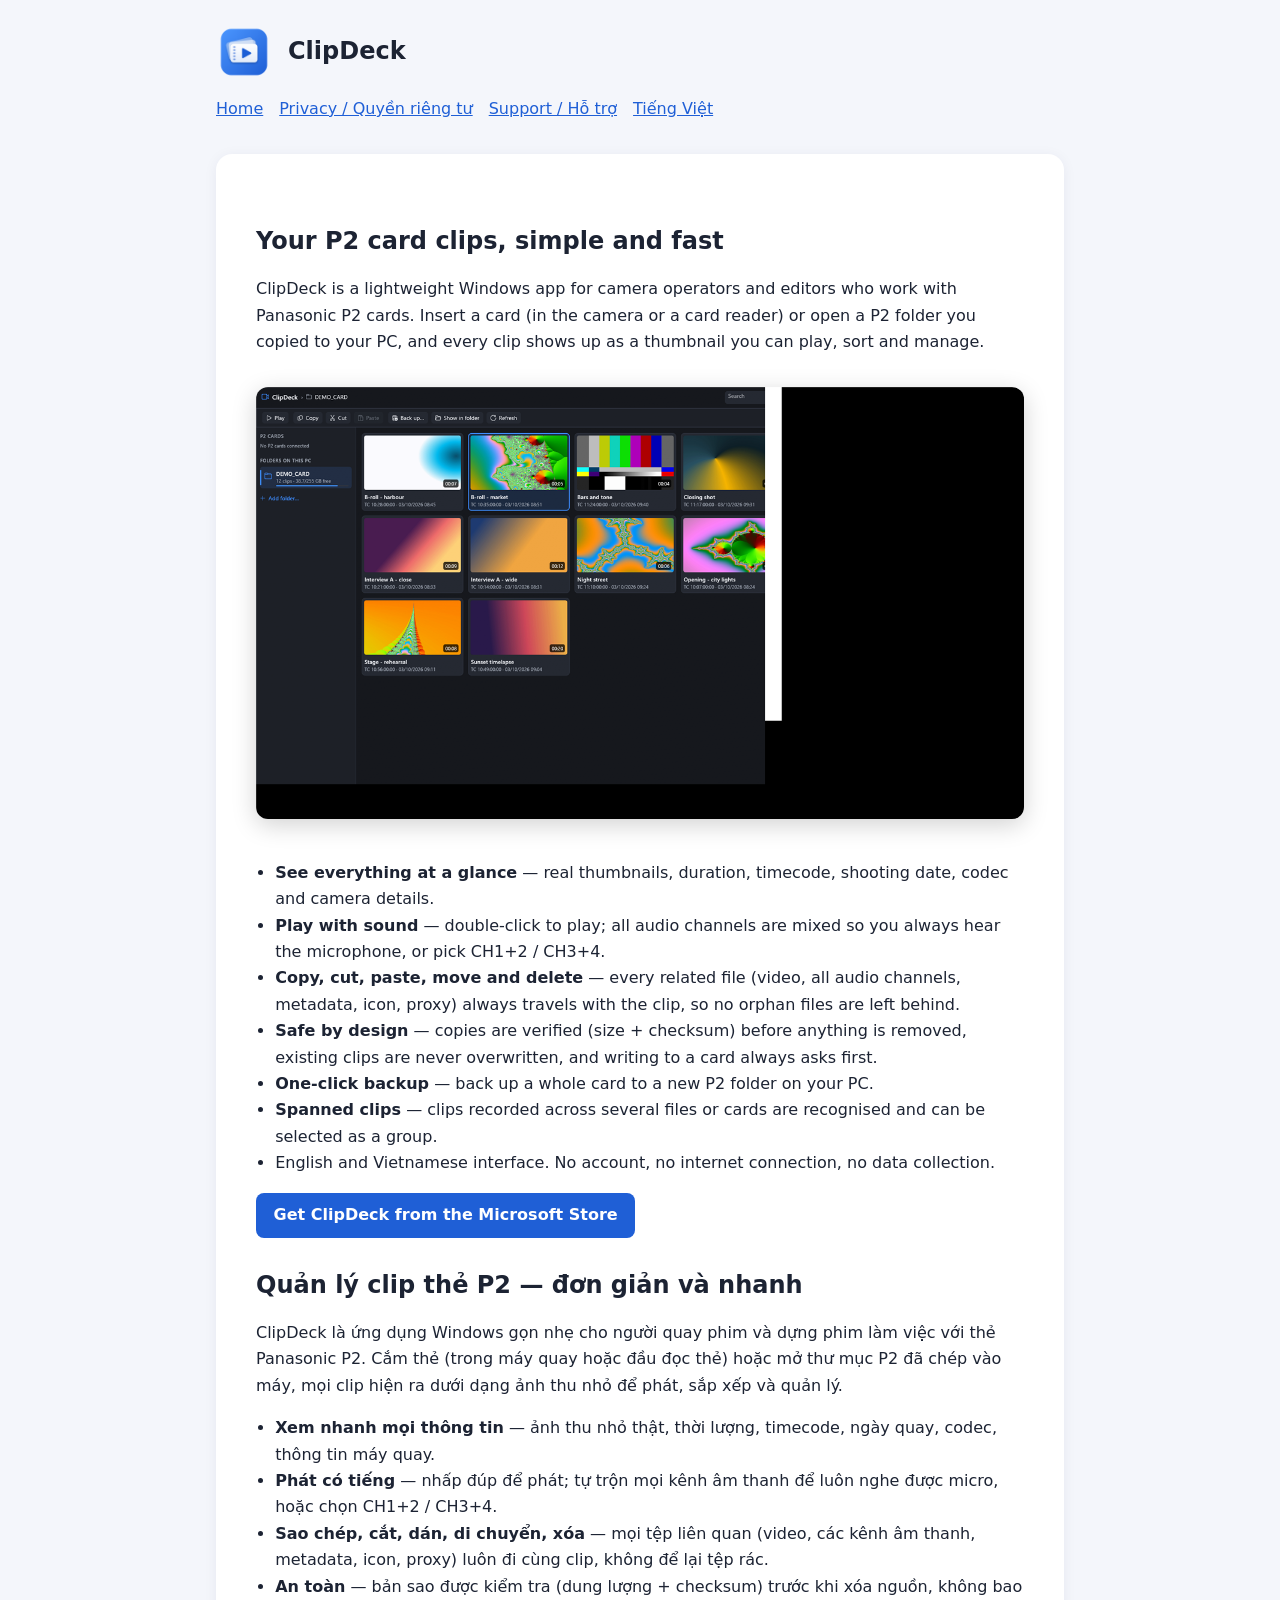
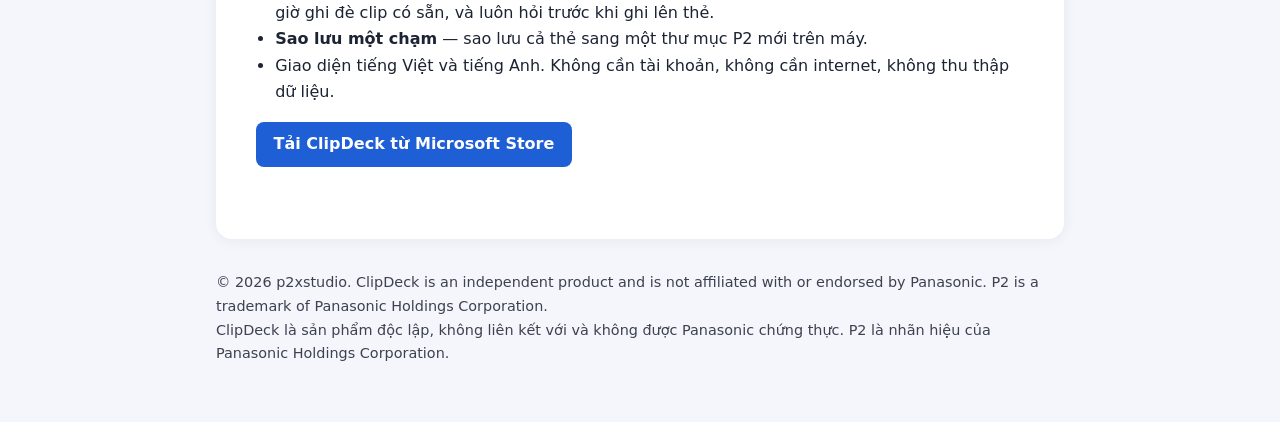
==== index.html @ 2b5a5fc7 "ClipDeck site: home, privacy, support (EN/VI)" ====
<!doctype html>
<html lang="en">
<head>
<meta charset="utf-8"><meta name="viewport" content="width=device-width,initial-scale=1">
<title>ClipDeck — Card Clip Manager</title>
<meta name="description" content="ClipDeck is a fast, simple Windows app to browse, play, copy, move, back up and delete clips on Panasonic P2 cards and copied P2 folders.">
<link rel="icon" href="assets/icon.png"><link rel="stylesheet" href="assets/style.css">
</head>
<body>
<header><img src="assets/icon.png" alt=""><strong>ClipDeck</strong></header>
<nav><a href="index.html">Home</a><a href="privacy.html">Privacy / Quyền riêng tư</a><a href="support.html">Support / Hỗ trợ</a><a href="#vi">Tiếng Việt</a></nav>
<main>
<section lang="en">
<h1>Your P2 card clips, simple and fast</h1>
<p>ClipDeck is a lightweight Windows app for camera operators and editors who work with Panasonic P2 cards. Insert a card (in the camera or a card reader) or open a P2 folder you copied to your PC, and every clip shows up as a thumbnail you can play, sort and manage.</p>
<img class="shot" src="assets/screenshot.png" alt="ClipDeck main window with a grid of clips">
<ul>
<li><strong>See everything at a glance</strong> — real thumbnails, duration, timecode, shooting date, codec and camera details.</li>
<li><strong>Play with sound</strong> — double-click to play; all audio channels are mixed so you always hear the microphone, or pick CH1+2 / CH3+4.</li>
<li><strong>Copy, cut, paste, move and delete</strong> — every related file (video, all audio channels, metadata, icon, proxy) always travels with the clip, so no orphan files are left behind.</li>
<li><strong>Safe by design</strong> — copies are verified (size + checksum) before anything is removed, existing clips are never overwritten, and writing to a card always asks first.</li>
<li><strong>One-click backup</strong> — back up a whole card to a new P2 folder on your PC.</li>
<li><strong>Spanned clips</strong> — clips recorded across several files or cards are recognised and can be selected as a group.</li>
<li>English and Vietnamese interface. No account, no internet connection, no data collection.</li>
</ul>
<p><a class="store" href="https://apps.microsoft.com/detail/9N28PS8S64GC">Get ClipDeck from the Microsoft Store</a></p>
</section>
<section id="vi" lang="vi">
<h2>Quản lý clip thẻ P2 — đơn giản và nhanh</h2>
<p>ClipDeck là ứng dụng Windows gọn nhẹ cho người quay phim và dựng phim làm việc với thẻ Panasonic P2. Cắm thẻ (trong máy quay hoặc đầu đọc thẻ) hoặc mở thư mục P2 đã chép vào máy, mọi clip hiện ra dưới dạng ảnh thu nhỏ để phát, sắp xếp và quản lý.</p>
<ul>
<li><strong>Xem nhanh mọi thông tin</strong> — ảnh thu nhỏ thật, thời lượng, timecode, ngày quay, codec, thông tin máy quay.</li>
<li><strong>Phát có tiếng</strong> — nhấp đúp để phát; tự trộn mọi kênh âm thanh để luôn nghe được micro, hoặc chọn CH1+2 / CH3+4.</li>
<li><strong>Sao chép, cắt, dán, di chuyển, xóa</strong> — mọi tệp liên quan (video, các kênh âm thanh, metadata, icon, proxy) luôn đi cùng clip, không để lại tệp rác.</li>
<li><strong>An toàn</strong> — bản sao được kiểm tra (dung lượng + checksum) trước khi xóa nguồn, không bao giờ ghi đè clip có sẵn, và luôn hỏi trước khi ghi lên thẻ.</li>
<li><strong>Sao lưu một chạm</strong> — sao lưu cả thẻ sang một thư mục P2 mới trên máy.</li>
<li>Giao diện tiếng Việt và tiếng Anh. Không cần tài khoản, không cần internet, không thu thập dữ liệu.</li>
</ul>
<p><a class="store" href="https://apps.microsoft.com/detail/9N28PS8S64GC">Tải ClipDeck từ Microsoft Store</a></p>
</section>
</main>
<footer>© 2026 p2xstudio. ClipDeck is an independent product and is not affiliated with or endorsed by Panasonic. P2 is a trademark of Panasonic Holdings Corporation.<br>
<span lang="vi">ClipDeck là sản phẩm độc lập, không liên kết với và không được Panasonic chứng thực. P2 là nhãn hiệu của Panasonic Holdings Corporation.</span></footer>
</body>
</html>
---- assets/style.css ----
:root{font-family:"Segoe UI",system-ui,sans-serif;color-scheme:light dark;background:#f4f6fb;color:#1c2333}
*{box-sizing:border-box}
body{max-width:56rem;margin:auto;padding:1.5rem;line-height:1.65}
header,nav{display:flex;align-items:center;gap:1rem;flex-wrap:wrap}
header img{width:56px;height:56px}
header strong{font-size:1.5rem}
nav{margin:1rem 0 2rem}
a{color:#1f5fd6}
main{background:#fff;border-radius:1rem;padding:clamp(1rem,4vw,2.5rem);box-shadow:0 2px 14px rgba(20,40,90,.06)}
h1,h2,h3{line-height:1.25}
section{margin:2rem 0}
.shot{width:100%;border-radius:.75rem;margin:1rem 0;box-shadow:0 6px 24px rgba(0,0,0,.18)}
ul{padding-left:1.2rem}
.store{display:inline-block;background:#1f5fd6;color:#fff;padding:.6rem 1.1rem;border-radius:.5rem;text-decoration:none;font-weight:600}
footer{margin:2rem 0;font-size:.9rem;opacity:.85}
@media(prefers-color-scheme:dark){:root{background:#0f141e;color:#e8ebf2}main{background:#1a2130;box-shadow:none}a{color:#8fb6ff}.store{color:#fff}}
@media(max-width:480px){body{padding:.8rem}nav{gap:.7rem}}
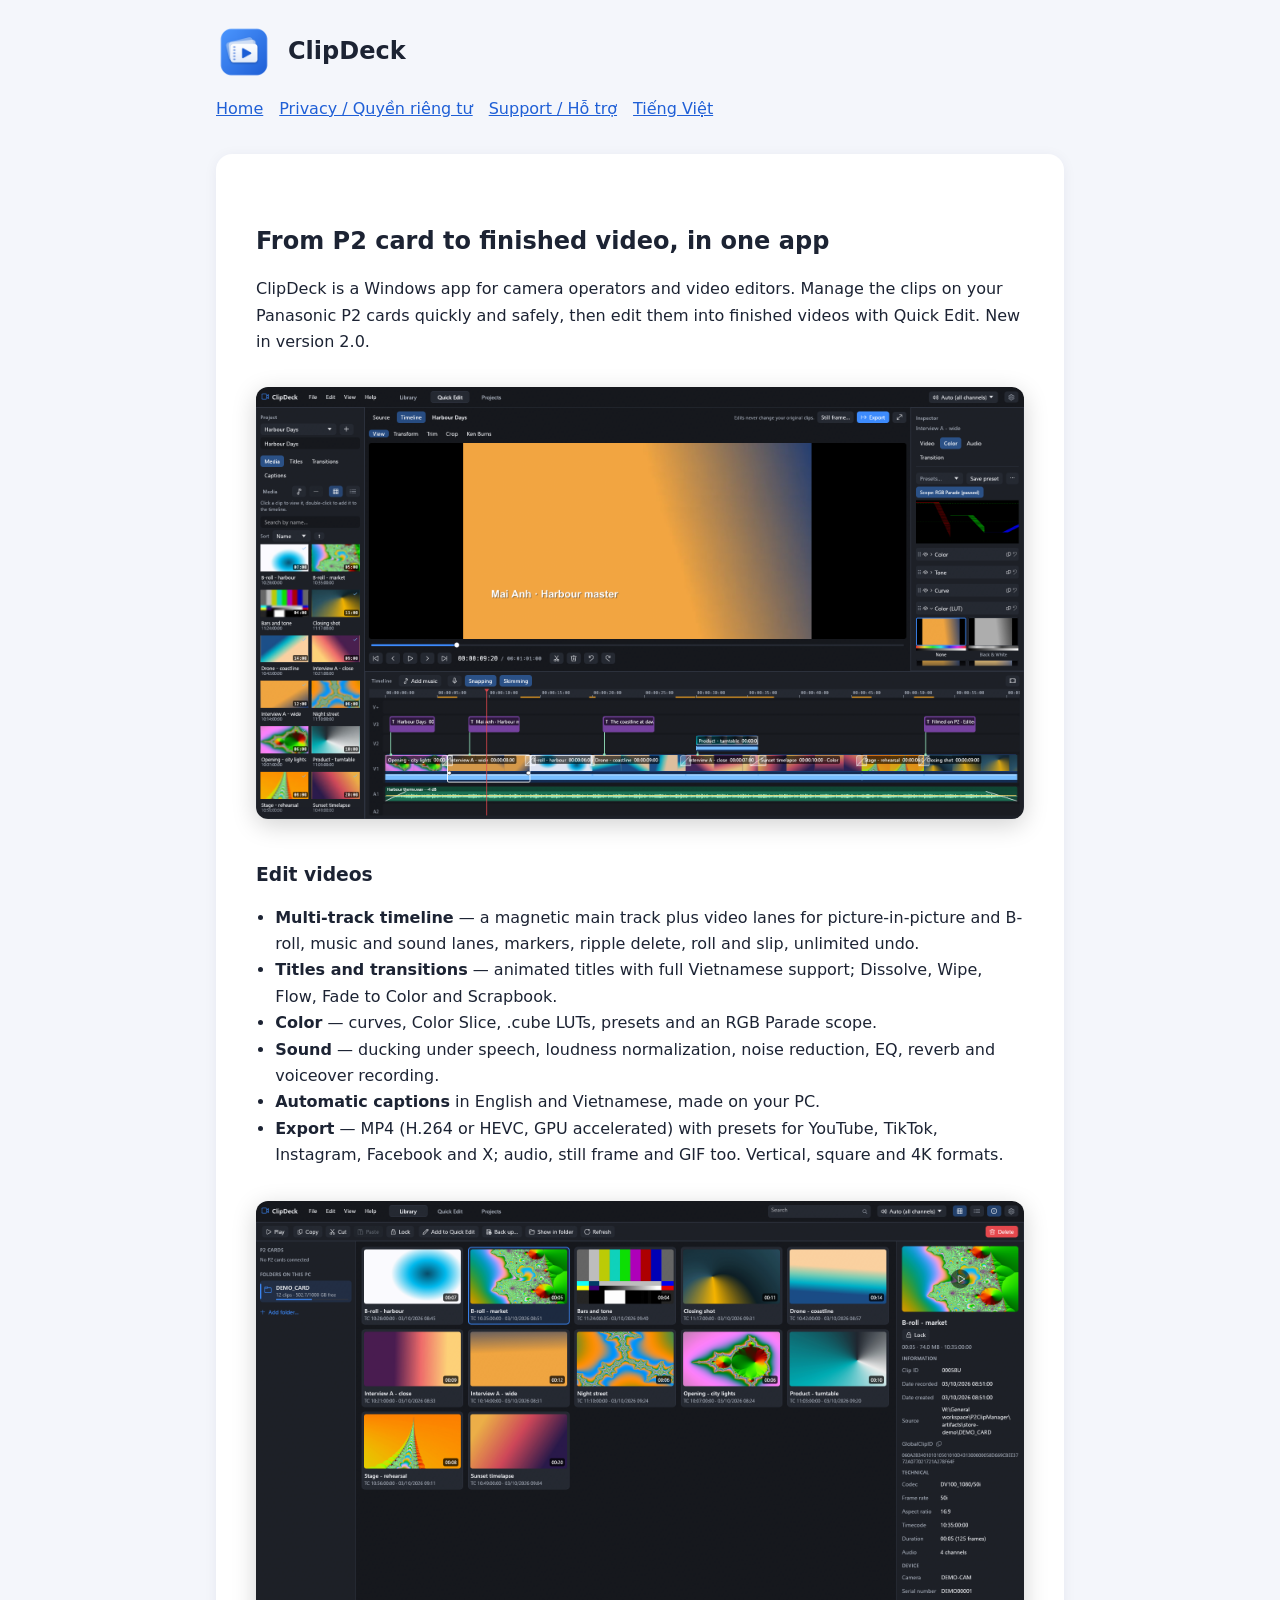
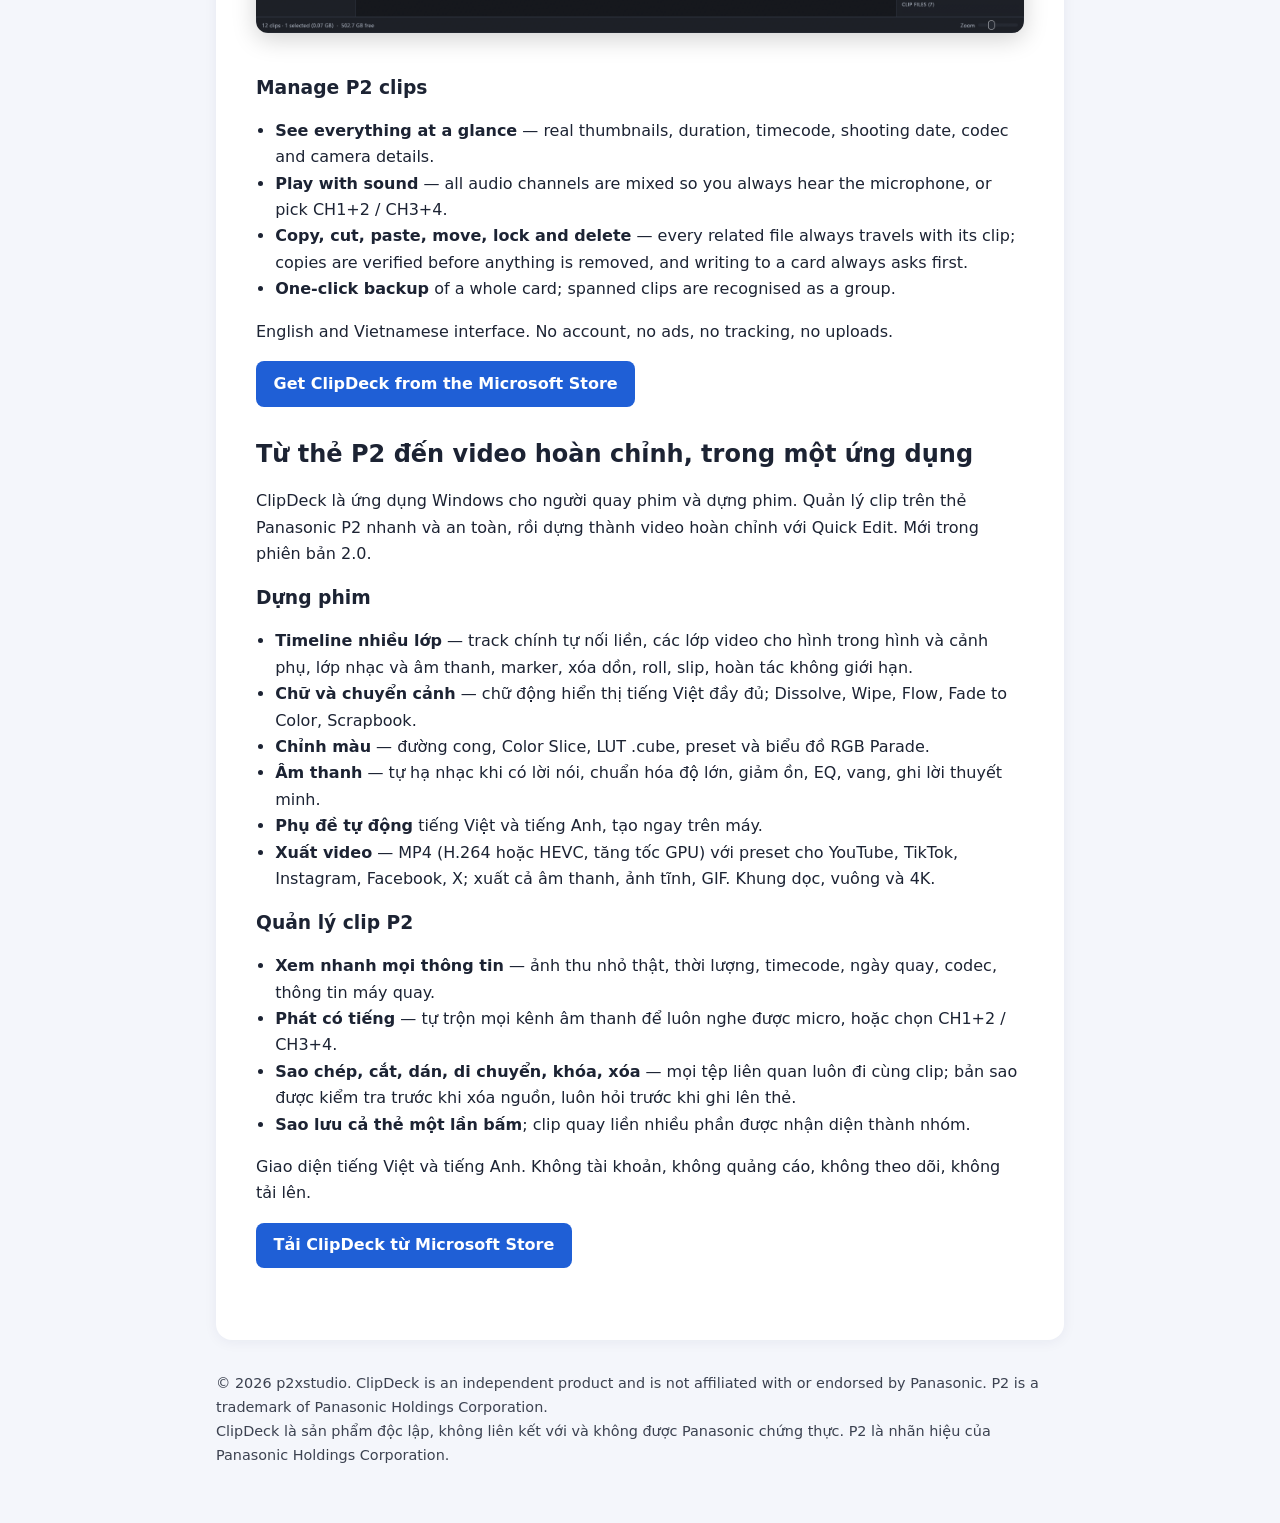
==== commit f5c54561: "ClipDeck 2.0: editor on the home page, privacy (optional downloads, microphone, data folder), editor" ====
--- a/index.html
+++ b/index.html
@@ -2,8 +2,8 @@
 <html lang="en">
 <head>
 <meta charset="utf-8"><meta name="viewport" content="width=device-width,initial-scale=1">
-<title>ClipDeck — Card Clip Manager</title>
-<meta name="description" content="ClipDeck is a fast, simple Windows app to browse, play, copy, move, back up and delete clips on Panasonic P2 cards and copied P2 folders.">
+<title>ClipDeck — P2 clip manager and video editor</title>
+<meta name="description" content="ClipDeck is a Windows app to manage clips on Panasonic P2 cards and edit them into finished videos: multi-track timeline, titles, transitions, color, sound, automatic captions and export for YouTube, TikTok and more.">
 <link rel="icon" href="assets/icon.png"><link rel="stylesheet" href="assets/style.css">
 </head>
 <body>
@@ -11,31 +11,49 @@
 <nav><a href="index.html">Home</a><a href="privacy.html">Privacy / Quyền riêng tư</a><a href="support.html">Support / Hỗ trợ</a><a href="#vi">Tiếng Việt</a></nav>
 <main>
 <section lang="en">
-<h1>Your P2 card clips, simple and fast</h1>
-<p>ClipDeck is a lightweight Windows app for camera operators and editors who work with Panasonic P2 cards. Insert a card (in the camera or a card reader) or open a P2 folder you copied to your PC, and every clip shows up as a thumbnail you can play, sort and manage.</p>
-<img class="shot" src="assets/screenshot.png" alt="ClipDeck main window with a grid of clips">
+<h1>From P2 card to finished video, in one app</h1>
+<p>ClipDeck is a Windows app for camera operators and video editors. Manage the clips on your Panasonic P2 cards quickly and safely, then edit them into finished videos with Quick Edit. New in version 2.0.</p>
+<img class="shot" src="assets/screenshot-editor.png" alt="ClipDeck Quick Edit with a multi-track timeline, titles, transitions and music">
+<h3>Edit videos</h3>
+<ul>
+<li><strong>Multi-track timeline</strong> — a magnetic main track plus video lanes for picture-in-picture and B-roll, music and sound lanes, markers, ripple delete, roll and slip, unlimited undo.</li>
+<li><strong>Titles and transitions</strong> — animated titles with full Vietnamese support; Dissolve, Wipe, Flow, Fade to Color and Scrapbook.</li>
+<li><strong>Color</strong> — curves, Color Slice, .cube LUTs, presets and an RGB Parade scope.</li>
+<li><strong>Sound</strong> — ducking under speech, loudness normalization, noise reduction, EQ, reverb and voiceover recording.</li>
+<li><strong>Automatic captions</strong> in English and Vietnamese, made on your PC.</li>
+<li><strong>Export</strong> — MP4 (H.264 or HEVC, GPU accelerated) with presets for YouTube, TikTok, Instagram, Facebook and X; audio, still frame and GIF too. Vertical, square and 4K formats.</li>
+</ul>
+<img class="shot" src="assets/screenshot.png" alt="ClipDeck Library with a grid of clips from a P2 card">
+<h3>Manage P2 clips</h3>
 <ul>
 <li><strong>See everything at a glance</strong> — real thumbnails, duration, timecode, shooting date, codec and camera details.</li>
-<li><strong>Play with sound</strong> — double-click to play; all audio channels are mixed so you always hear the microphone, or pick CH1+2 / CH3+4.</li>
-<li><strong>Copy, cut, paste, move and delete</strong> — every related file (video, all audio channels, metadata, icon, proxy) always travels with the clip, so no orphan files are left behind.</li>
-<li><strong>Safe by design</strong> — copies are verified (size + checksum) before anything is removed, existing clips are never overwritten, and writing to a card always asks first.</li>
-<li><strong>One-click backup</strong> — back up a whole card to a new P2 folder on your PC.</li>
-<li><strong>Spanned clips</strong> — clips recorded across several files or cards are recognised and can be selected as a group.</li>
-<li>English and Vietnamese interface. No account, no internet connection, no data collection.</li>
+<li><strong>Play with sound</strong> — all audio channels are mixed so you always hear the microphone, or pick CH1+2 / CH3+4.</li>
+<li><strong>Copy, cut, paste, move, lock and delete</strong> — every related file always travels with its clip; copies are verified before anything is removed, and writing to a card always asks first.</li>
+<li><strong>One-click backup</strong> of a whole card; spanned clips are recognised as a group.</li>
 </ul>
+<p>English and Vietnamese interface. No account, no ads, no tracking, no uploads.</p>
 <p><a class="store" href="https://apps.microsoft.com/detail/9N28PS8S64GC">Get ClipDeck from the Microsoft Store</a></p>
 </section>
 <section id="vi" lang="vi">
-<h2>Quản lý clip thẻ P2 — đơn giản và nhanh</h2>
-<p>ClipDeck là ứng dụng Windows gọn nhẹ cho người quay phim và dựng phim làm việc với thẻ Panasonic P2. Cắm thẻ (trong máy quay hoặc đầu đọc thẻ) hoặc mở thư mục P2 đã chép vào máy, mọi clip hiện ra dưới dạng ảnh thu nhỏ để phát, sắp xếp và quản lý.</p>
+<h2>Từ thẻ P2 đến video hoàn chỉnh, trong một ứng dụng</h2>
+<p>ClipDeck là ứng dụng Windows cho người quay phim và dựng phim. Quản lý clip trên thẻ Panasonic P2 nhanh và an toàn, rồi dựng thành video hoàn chỉnh với Quick Edit. Mới trong phiên bản 2.0.</p>
+<h3>Dựng phim</h3>
+<ul>
+<li><strong>Timeline nhiều lớp</strong> — track chính tự nối liền, các lớp video cho hình trong hình và cảnh phụ, lớp nhạc và âm thanh, marker, xóa dồn, roll, slip, hoàn tác không giới hạn.</li>
+<li><strong>Chữ và chuyển cảnh</strong> — chữ động hiển thị tiếng Việt đầy đủ; Dissolve, Wipe, Flow, Fade to Color, Scrapbook.</li>
+<li><strong>Chỉnh màu</strong> — đường cong, Color Slice, LUT .cube, preset và biểu đồ RGB Parade.</li>
+<li><strong>Âm thanh</strong> — tự hạ nhạc khi có lời nói, chuẩn hóa độ lớn, giảm ồn, EQ, vang, ghi lời thuyết minh.</li>
+<li><strong>Phụ đề tự động</strong> tiếng Việt và tiếng Anh, tạo ngay trên máy.</li>
+<li><strong>Xuất video</strong> — MP4 (H.264 hoặc HEVC, tăng tốc GPU) với preset cho YouTube, TikTok, Instagram, Facebook, X; xuất cả âm thanh, ảnh tĩnh, GIF. Khung dọc, vuông và 4K.</li>
+</ul>
+<h3>Quản lý clip P2</h3>
 <ul>
 <li><strong>Xem nhanh mọi thông tin</strong> — ảnh thu nhỏ thật, thời lượng, timecode, ngày quay, codec, thông tin máy quay.</li>
-<li><strong>Phát có tiếng</strong> — nhấp đúp để phát; tự trộn mọi kênh âm thanh để luôn nghe được micro, hoặc chọn CH1+2 / CH3+4.</li>
-<li><strong>Sao chép, cắt, dán, di chuyển, xóa</strong> — mọi tệp liên quan (video, các kênh âm thanh, metadata, icon, proxy) luôn đi cùng clip, không để lại tệp rác.</li>
-<li><strong>An toàn</strong> — bản sao được kiểm tra (dung lượng + checksum) trước khi xóa nguồn, không bao giờ ghi đè clip có sẵn, và luôn hỏi trước khi ghi lên thẻ.</li>
-<li><strong>Sao lưu một chạm</strong> — sao lưu cả thẻ sang một thư mục P2 mới trên máy.</li>
-<li>Giao diện tiếng Việt và tiếng Anh. Không cần tài khoản, không cần internet, không thu thập dữ liệu.</li>
+<li><strong>Phát có tiếng</strong> — tự trộn mọi kênh âm thanh để luôn nghe được micro, hoặc chọn CH1+2 / CH3+4.</li>
+<li><strong>Sao chép, cắt, dán, di chuyển, khóa, xóa</strong> — mọi tệp liên quan luôn đi cùng clip; bản sao được kiểm tra trước khi xóa nguồn, luôn hỏi trước khi ghi lên thẻ.</li>
+<li><strong>Sao lưu cả thẻ một lần bấm</strong>; clip quay liền nhiều phần được nhận diện thành nhóm.</li>
 </ul>
+<p>Giao diện tiếng Việt và tiếng Anh. Không tài khoản, không quảng cáo, không theo dõi, không tải lên.</p>
 <p><a class="store" href="https://apps.microsoft.com/detail/9N28PS8S64GC">Tải ClipDeck từ Microsoft Store</a></p>
 </section>
 </main>
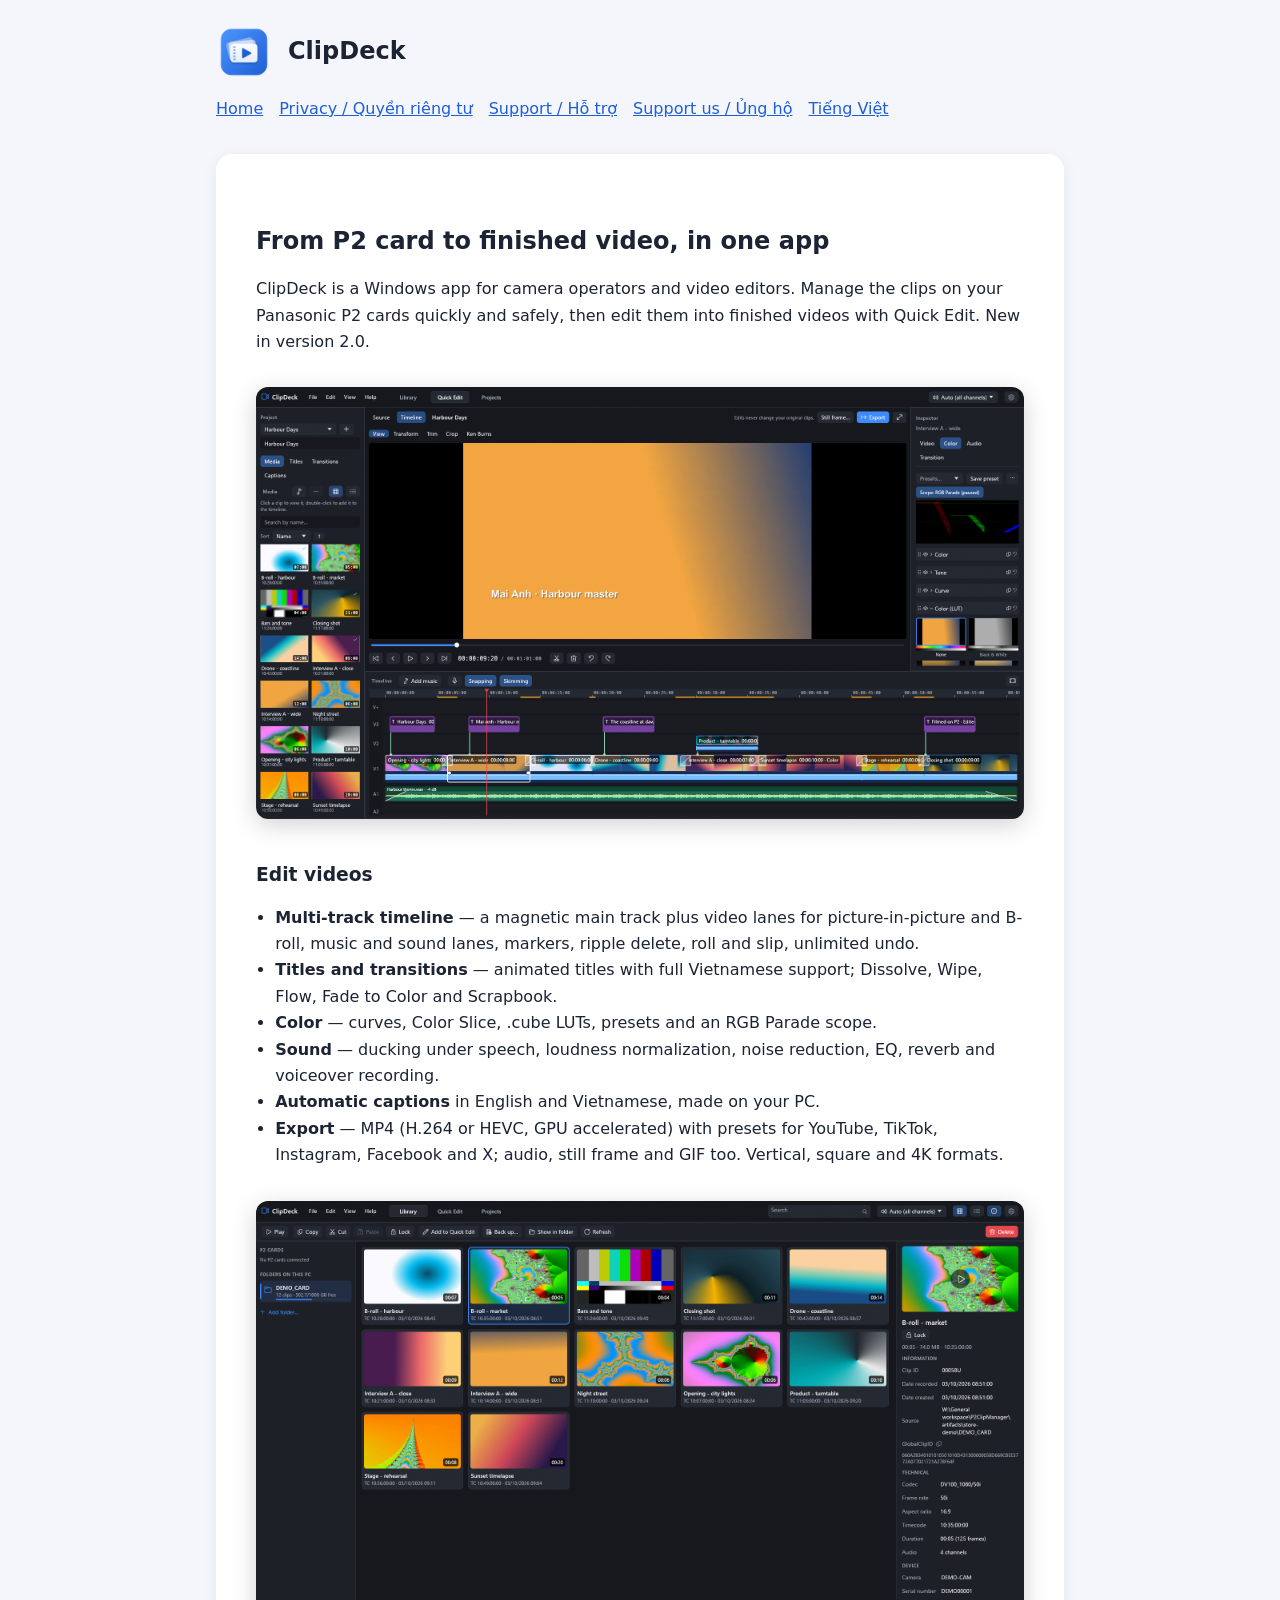
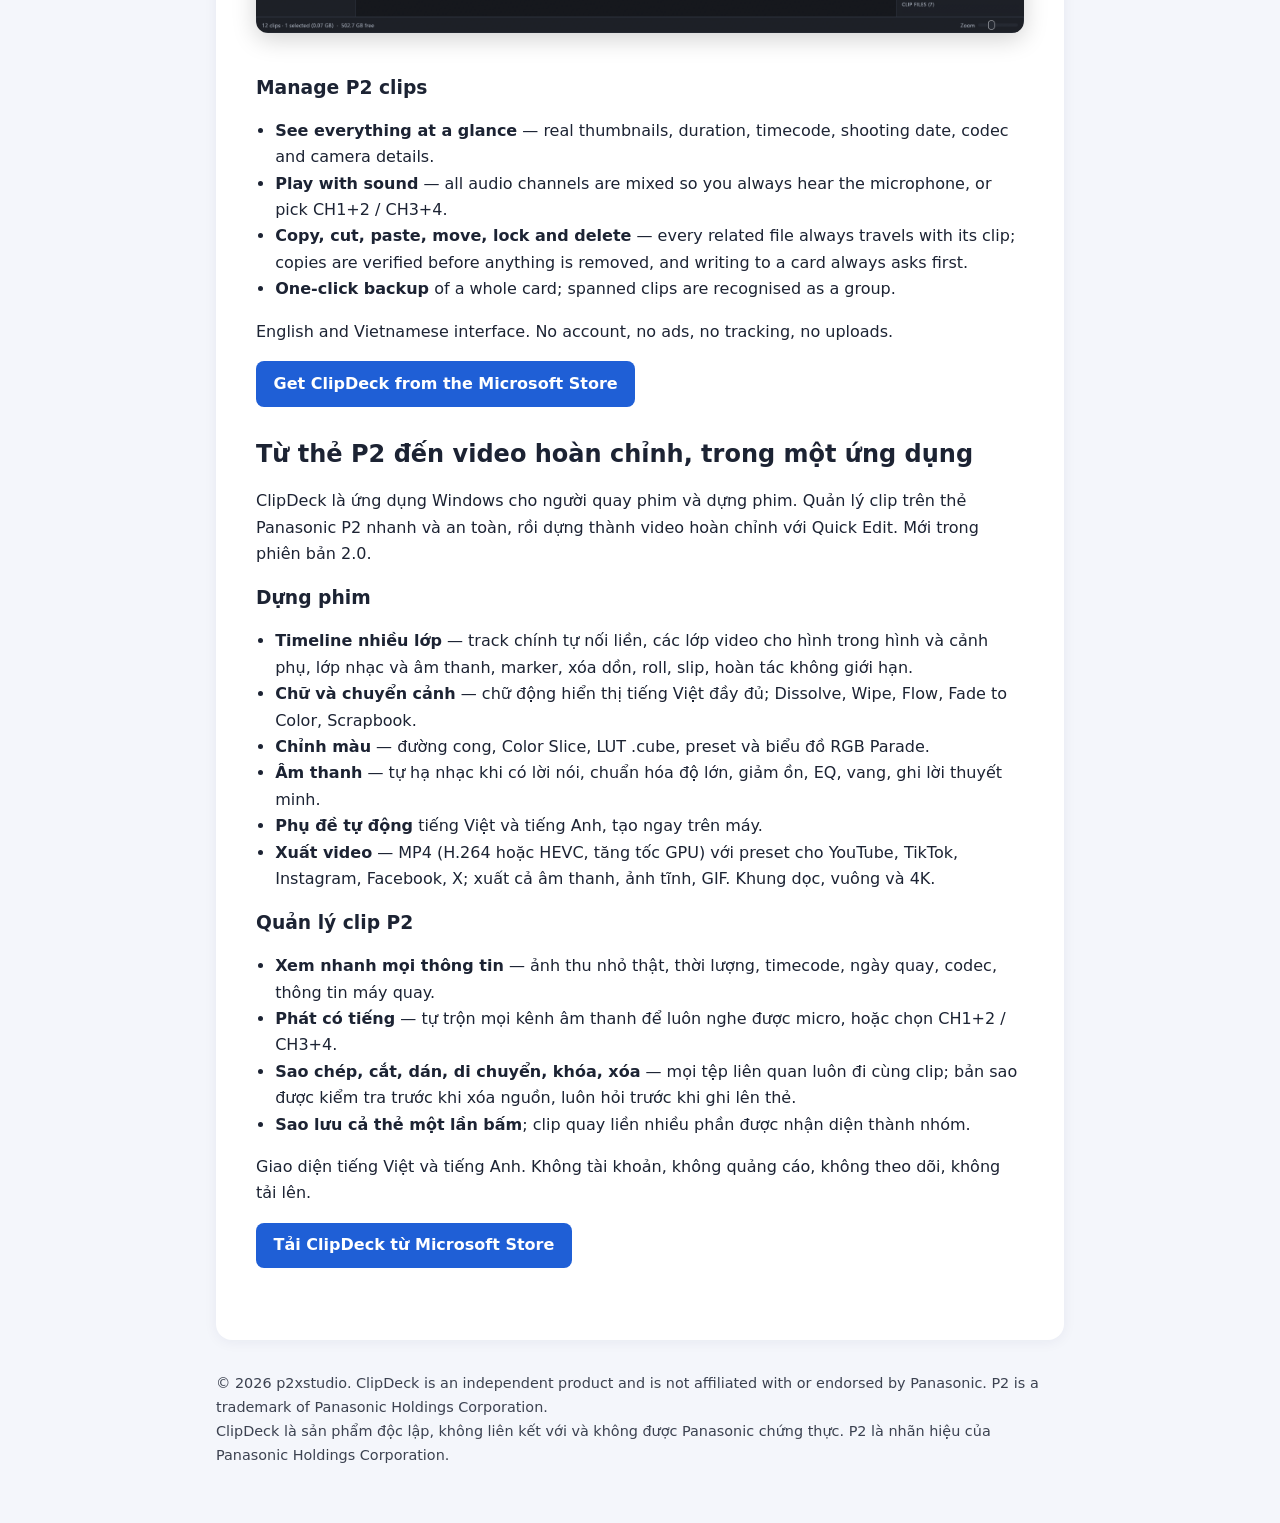
==== commit fb5e7934: "Support us page: Ko-fi + VietQR bank transfer; nav link on every page Co-Authored-By: Claude Opus 5." ====
--- a/index.html
+++ b/index.html
@@ -8,7 +8,7 @@
 </head>
 <body>
 <header><img src="assets/icon.png" alt=""><strong>ClipDeck</strong></header>
-<nav><a href="index.html">Home</a><a href="privacy.html">Privacy / Quyền riêng tư</a><a href="support.html">Support / Hỗ trợ</a><a href="#vi">Tiếng Việt</a></nav>
+<nav><a href="index.html">Home</a><a href="privacy.html">Privacy / Quyền riêng tư</a><a href="support.html">Support / Hỗ trợ</a><a href="support-us.html">Support us / Ủng hộ</a><a href="#vi">Tiếng Việt</a></nav>
 <main>
 <section lang="en">
 <h1>From P2 card to finished video, in one app</h1>
